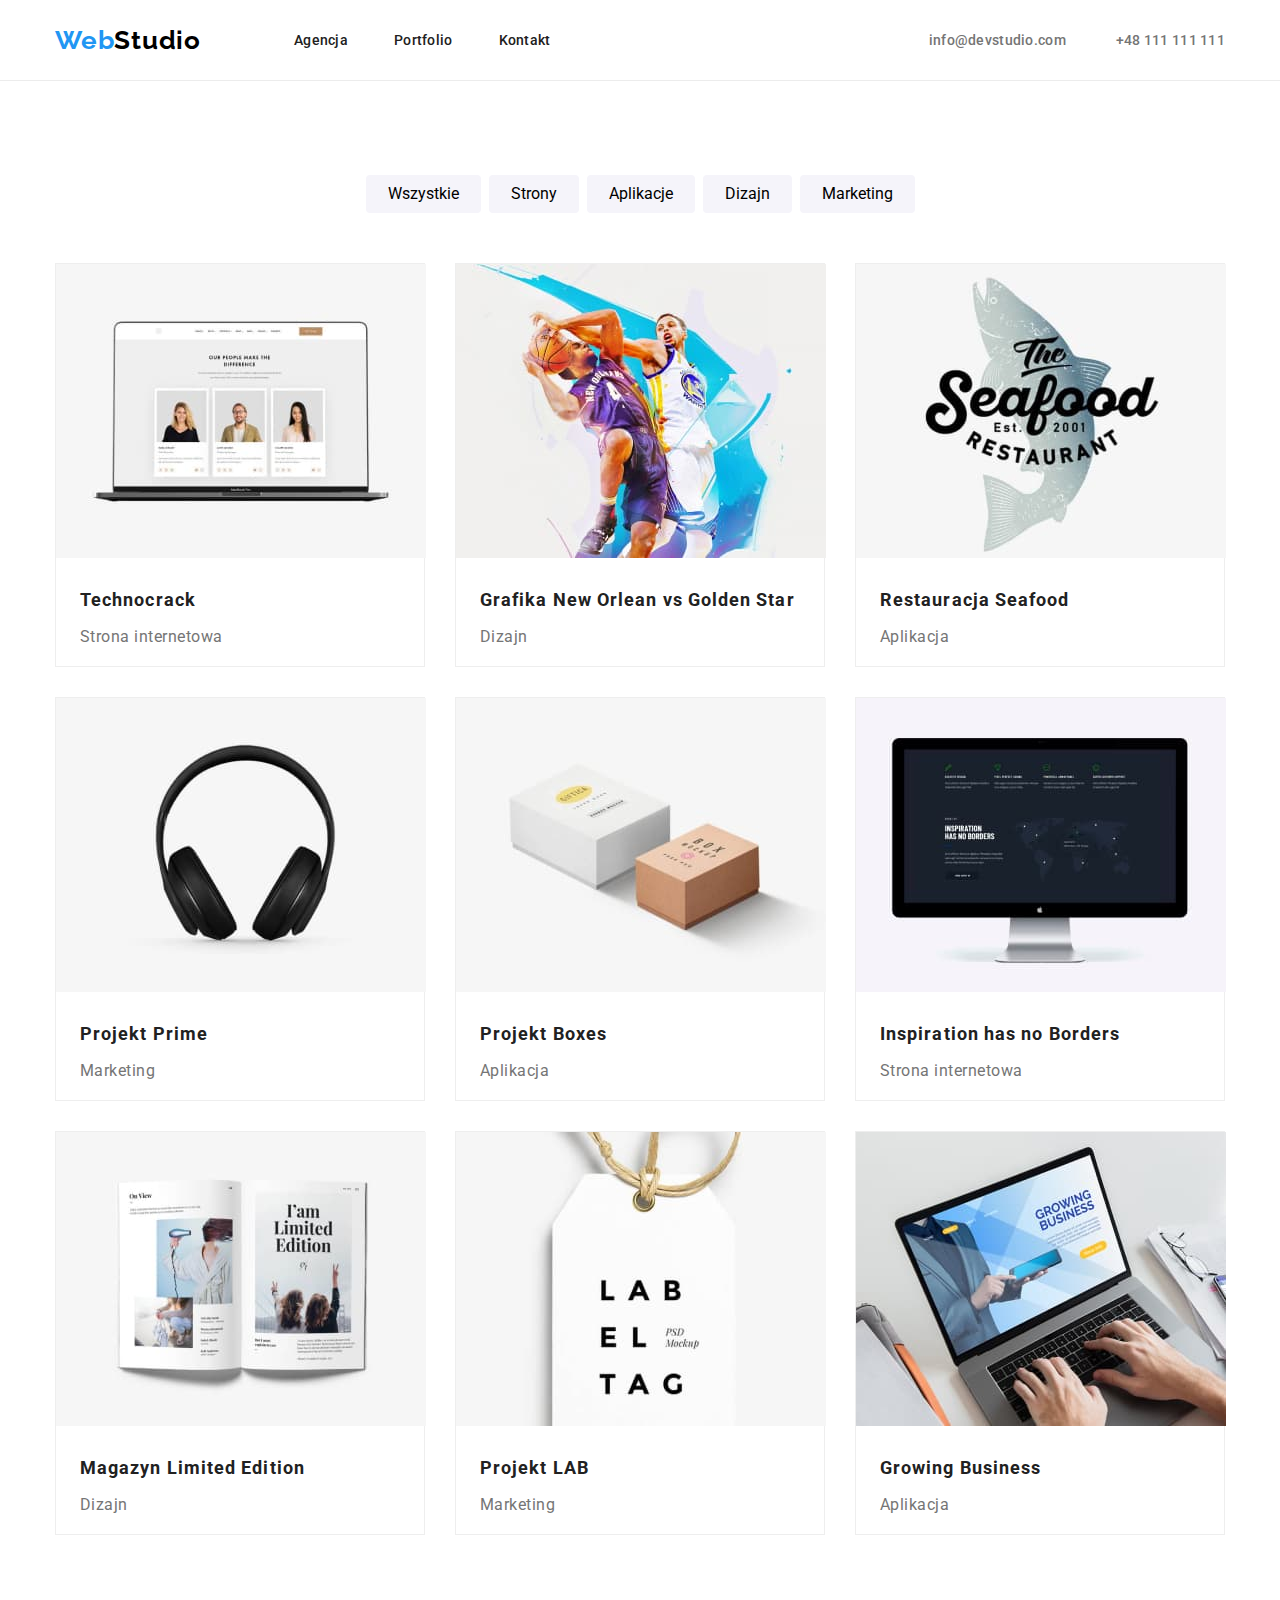
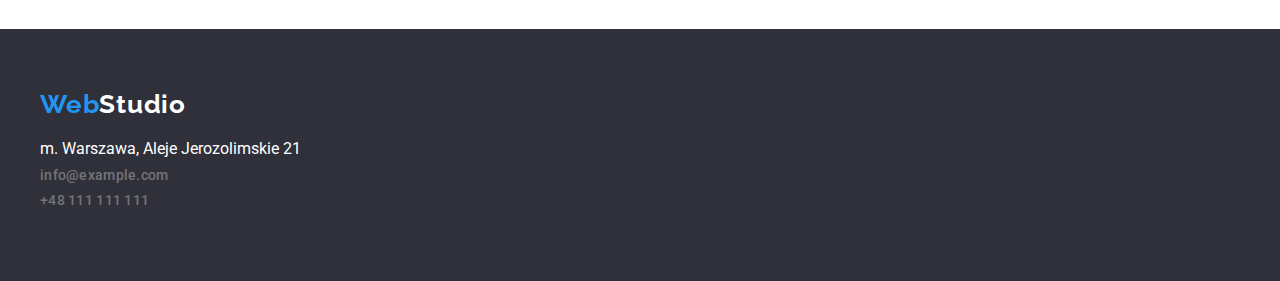
==== portfolio.html @ ccbbe8ab "clone" ====
<!DOCTYPE html>
<html lang="en">
  <head>
    <link rel="preconnect" href="https://fonts.googleapis.com" />
    <link rel="preconnect" href="https://fonts.gstatic.com" crossorigin />
    <link
      href="https://fonts.googleapis.com/css2?family=Raleway:wght@700&family=Roboto:wght@400;500;700;900&display=swap"
      rel="stylesheet"
    />
    <link
    rel="stylesheet"
    href="https://cdnjs.cloudflare.com/ajax/libs/modern-normalize/1.0.0/modern-normalize.min.css"
  />
    <link rel="stylesheet" href="./css/styles.css" />
    <meta charset="UTF-8" />
    <meta http-equiv="X-UA-Compatible" content="IE=edge" />
    <meta name="viewport" content="width=device-width, initial-scale=1.0" />
    <title>Portfolio</title>
  </head>
  <body>
    <div class="container">
      <header class="header-box">
        <a class="logo" href="./index.html">Web<span style="color: #000000">Studio</span></a>
        <nav class="nav">
          <ul class="nav-list">
            <li><a class="nav-link" href="#">Agencja</a></li>
            <li><a class="nav-link" href="./portfolio.html">Portfolio</a></li>
            <li><a class="nav-link" href="#">Kontakt</a></li>
          </ul>
          <ul class="addres-list">
            <li><a class="addres-link" href="mailto:info@devstudio.com">info@devstudio.com</a></li>
            <li><a class="addres-link" href="tel:48111111111">+48 111 111 111</a></li>
          </ul>
        </nav>
      </header>
      </div>
      <div class="line"></div>
      <main>
    <div class="container">
      <ul class="button-list">
        <li><button type="button">Wszystkie</button></li>
        <li><button type="button">Strony</button></li>
        <li><button type="button">Aplikacje</button></li>
        <li><button type="button">Dizajn</button></li>
        <li><button type="button">Marketing</button></li>
      </ul>
    </div>
      <section class="project">
        <div class="container">
        <ul class="project-list">
          <li>
            <figure class="project-figure">
              <img class="img-project" src="./images/portfolio/website.jpg" alt="website" />
              <figcaption>
                <h3 class="project-figure-header">Technocrack</h3>
                <span class="project-description">Strona internetowa</span>
              </figcaption>
            </figure>
          </li>
          <li>
            <figure class="project-figure">
              <img
                class="img-project"
                src="./images/portfolio/basketball-players.jpg"
                alt="basketball players"
              />
              <figcaption>
                <h3 class="project-figure-header">Grafika New Orlean vs Golden Star</h3>
                <span class="project-description">Dizajn</span>
              </figcaption>
            </figure>
          </li>
          <li>
            <figure class="project-figure">
              <img
                class="img-project"
                src="./images/portfolio/seafood-restaurant.jpg"
                alt="seafood restaurant"
              />
              <figcaption>
                <h3 class="project-figure-header">Restauracja Seafood</h3>
                <span class="project-description">Aplikacja</span>
              </figcaption>
            </figure>
          </li>
          <li>
            <figure class="project-figure">
              <img class="img-project" src="./images/portfolio/headphones.jpg" alt="headphones" />
              <figcaption>
                <h3 class="project-figure-header">Projekt Prime</h3>
                <span class="project-description">Marketing</span>
              </figcaption>
            </figure>
          </li>
          <li>
            <figure class="project-figure">
              <img class="img-project" src="./images/portfolio/project-box.jpg" alt="project_box" />
              <figcaption>
                <h3 class="project-figure-header">Projekt Boxes</h3>
                <span class="project-description">Aplikacja</span>
              </figcaption>
            </figure>
          </li>
          <li>
            <figure class="project-figure">
              <img class="img-project" src="./images/portfolio/monitor.jpg" alt="monitor" />
              <figcaption>
                <h3 class="project-figure-header">Inspiration has no Borders</h3>
                <span class="project-description">Strona internetowa</span>
              </figcaption>
            </figure>
          </li>
          <li>
            <figure class="project-figure">
              <img class="img-project" src="./images/portfolio/magazine.jpg" alt="magazine" />
              <figcaption>
                <h3 class="project-figure-header">Magazyn Limited Edition</h3>
                <span class="project-description">Dizajn</span>
              </figcaption>
            </figure>
          </li>
          <li>
            <figure class="project-figure">
              <img class="img-project" src="./images/portfolio/tag.jpg" alt="tag" />
              <figcaption>
                <h3 class="project-figure-header">Projekt LAB</h3>
                <span class="project-description">Marketing</span>
              </figcaption>
            </figure>
          </li>
          <li>
            <figure class="project-figure">
              <img class="img-project" src="./images/portfolio/laptop.jpg" alt="laptop" />
              <figcaption>
                <h3 class="project-figure-header">Growing Business</h3>
                <span class="project-description">Aplikacja</span>
              </figcaption>
            </figure>
          </li>
        </ul>
        </div>
      </section>
      <footer class="footer">
        <div class="footer-container">
        <a class="footer-logo" href="./index.html">Web<span style="color: #ffffff">Studio</span></a>
        <address class="address">
          <div class="addres-street">m. Warszawa, Aleje Jerozolimskie 21</div>
          <a class="addres-link" href="#">info@example.com</a>
          <a class="addres-link" href="#">+48 111 111 111</a>
        </address>
      </div>
      </footer>
    </main>
  </body>
</html>
---- css/styles.css ----
:root {
    --color-purple:  #2196F3;
    --color-black: #212121;
    --color-red: #a52a2a;
    --color-gray: #757575;
    --color-white: #FFFFFF;
}

* {
    font-style: normal;
    text-decoration: none;
    margin: 0;
    padding: 0;
    list-style: none;
}

body {
    font-family: "roboto", sans-serif;
}

.container {
    width: 1200px;
    margin: 0 auto;
}

.container-list {
    width: 1200px;
    display: flex;
    flex-direction: row;
    align-items: center;
    justify-content: center;
}

.header-box {
    display: flex;
    align-items: center;
    gap: 93px;
    height: 80px;
}

.line {
    border-bottom: #ECECEC 1px solid;
}

.logo {
    padding-inline-start: 15px;
    font-family: "raleway";
    color: var(--color-purple);
    font-weight: 700;
    font-size: 1.625rem;
    line-height: 1.192;
    letter-spacing: 0.03em;
}

.nav-list, .addres-link {
    font-weight: 500;
    font-size: 0.875rem; 
    line-height: 1.1428;
    letter-spacing: 0.02em;
}

.nav {
    display: flex;
    justify-content: space-between;
    align-items: center;
    flex-grow: 1;
}

.nav-list {
    display: flex;
    justify-content: space-between;
    gap: 46px;
}

.nav-link {
    display: flex;
    color: var(--color-black);
}

.nav-link:hover {
    color: var(--color-purple);
}

.nav-link:active {
    color: var(--color-red);
}

.addres-list {
    margin-right: 15px;
    display: flex;
    flex-direction: row;
    gap: 50px;
}

.addres-link {
    color: var(--color-gray);
}

.addres-link:hover {
    color: var(--color-purple);
}

.addres-link:active {
    color: var(--color-red);
}

.hero {
    height: 600px;
    background-color: #2F303A;
}

.hero-container {
    height: 600px;
    width: 1200px;
    display: flex;
    flex-direction: column;
    flex-wrap: nowrap;
    justify-content: center;  
    align-items: center; 
    gap: 30px;
    margin: 0 auto;
}

.hero-header {
    margin-left: 252px;
    margin-right: 252px;
    font-weight: 900;
    font-size: 2.75rem;
    line-height: 1.363;
    letter-spacing: 0.06em;
    text-transform: uppercase;
    text-align: center;
    color: var(--color-white);
}

.hero-button {
    font-weight: 700;
    font-size: 1rem;
    line-height: 1.875;
    text-align: center;
    letter-spacing: 0.06em;
    border: none;
    color: var(--color-white);
    background: var(--color-purple);
    box-shadow: 0px 4px 4px #00000026;
    border-radius: 4px;
    width: 200px;
    height: 50px;
    cursor: pointer;
}

.article-list{
    display: flex;
    width: 1200px;
    justify-content: space-between ;
    align-items: center;
    gap: 30px;
    margin-top: 94px;
}

.article-header {
    font-size: 0.875rem; 
    line-height: 1.1428;
    letter-spacing: 0.03em;
    font-weight: 700;
}

.article-text {
    width: 270px;
    height: 75px;
    letter-spacing: 0.03em;
    color:var(--color-gray) ;
    font-size: 0.875rem; 
    line-height: 1.5rem;
    letter-spacing: 0.03em;
}

.services {
    margin-top: 94px;
}

.services-header {
    font-weight: 700;
    font-size: 2.25rem;
    line-height: 1.166;
    text-align: center;
    letter-spacing: 0.03em;
    color: var(--color-black);
}

.services-container {
    width: 1200px;
    display: flex;
    flex-direction: column;
    justify-content: space-between ;
    align-items: center;
    gap: 50px;
    margin: 0 auto;
}

.services-list {
    display: flex;
    align-items: center;
    gap: 30px;
}

.team {
    background: #F5F4FA;
    height: 648px;
    margin-top: 94px;
}

.team-container {
    margin-top: 94px;
    width: 1200px;
    display: flex;
    flex-direction: column;
    align-items: center;
    gap: 50px;
    margin: 0 auto;
}

.team-header {
    font-weight: 700;
    font-size: 2.25rem;
    line-height: 1.166;
    text-align: center;
    letter-spacing: 0.03em;
    color: var(--color-black);
}

.team-list {
    display: flex;
    align-items: center;
    gap: 30px;
}

.team-figure-header {
    font-weight: 500;
    font-size: 1rem;
    line-height: 1.187;
    text-align: center;
    letter-spacing: 0.03em;
    color: 212121;
    margin-top: 30px;
    margin-bottom: 10px;
}

.team-description {
    font-size: 1rem;
    line-height: 1.187rem;
    text-align: center;
    letter-spacing: 0.03em;
    color: var(--color-gray);
    margin-top: 0px;
    margin-bottom: 30px;
}

.team-figure {
    width: 270px;
    height: 368px;
    background: var(--color-white);
    box-shadow: 0px 1px 3px #0000001f, 0px 1px 1px #00000024, 0px 2px 1px #00000033;
    border-radius: 0px 0px 4px 4px
}

.img-services, .img-project {
    width: 370px;
    height: 294px;
}

.img-team {
    width: 270px;
    height: 260px;
}

.button-list {
    display: flex;
    flex-direction: row;
    align-items: center;
    justify-content: center;
    gap: 8px;
    margin-top: 94px;
    margin-bottom: 50px;
}

button[type="button"] {
    padding: 6px 22px 6px 22px;
    height: 38px;
    background: #F5F4FA;
    border-radius: 4px;
    border: none;   
}

button[type="button"]:hover {
    background-color: var(--color-purple);
    color: var(--color-white);
    cursor: pointer;
}

button[type="button"]:focus {
    background-color: var(--color-purple);
    color: var(--color-white);
}

.project {
    margin-bottom: 94px;
}

.project-list {
    display: flex;
    flex-wrap: wrap;
    align-items: center;
    justify-content: center;
    gap: 30px;
}

.project-figure {
    width: 370px;
    height: 404px;
    background: var(--color-white);
    border: 1px solid #EEEEEE;
}

.project-figure-header {
    padding-left: 24px;
    font-weight: 700;
    font-size: 1.125rem;
    line-height: 2;
    letter-spacing: 0.06em;
    color: #212121;
    margin-top: 20px;
    margin-bottom: 4px;
}

.project-description {
    padding-left: 24px;
    font-size: 1rem;
    line-height: 1.875;
    letter-spacing: 0.03em;
    color: var(--color-gray);
    margin-top: 0px;
    padding-bottom: 20px;
}

.footer {
    background-color:#2F303A ;
}

.footer-container {
    width: 1200px;
    height: 252px;
    display: flex;
    flex-direction: column;
    align-items: flex-start;
    gap: 20px;
    margin: 0 auto;
}

.footer-logo {
    margin-top: 60px;
    font-family: "raleway";
    color: var(--color-purple);
    font-weight: 700;
    font-size: 1.625rem;
    line-height: 1.192;
    letter-spacing: 0.03em;
}

.address {
    display: flex;
    flex-direction: column;
    gap: 9px;
}

.addres-street {
    font-style: normal;
    color: var(--color-white);
}
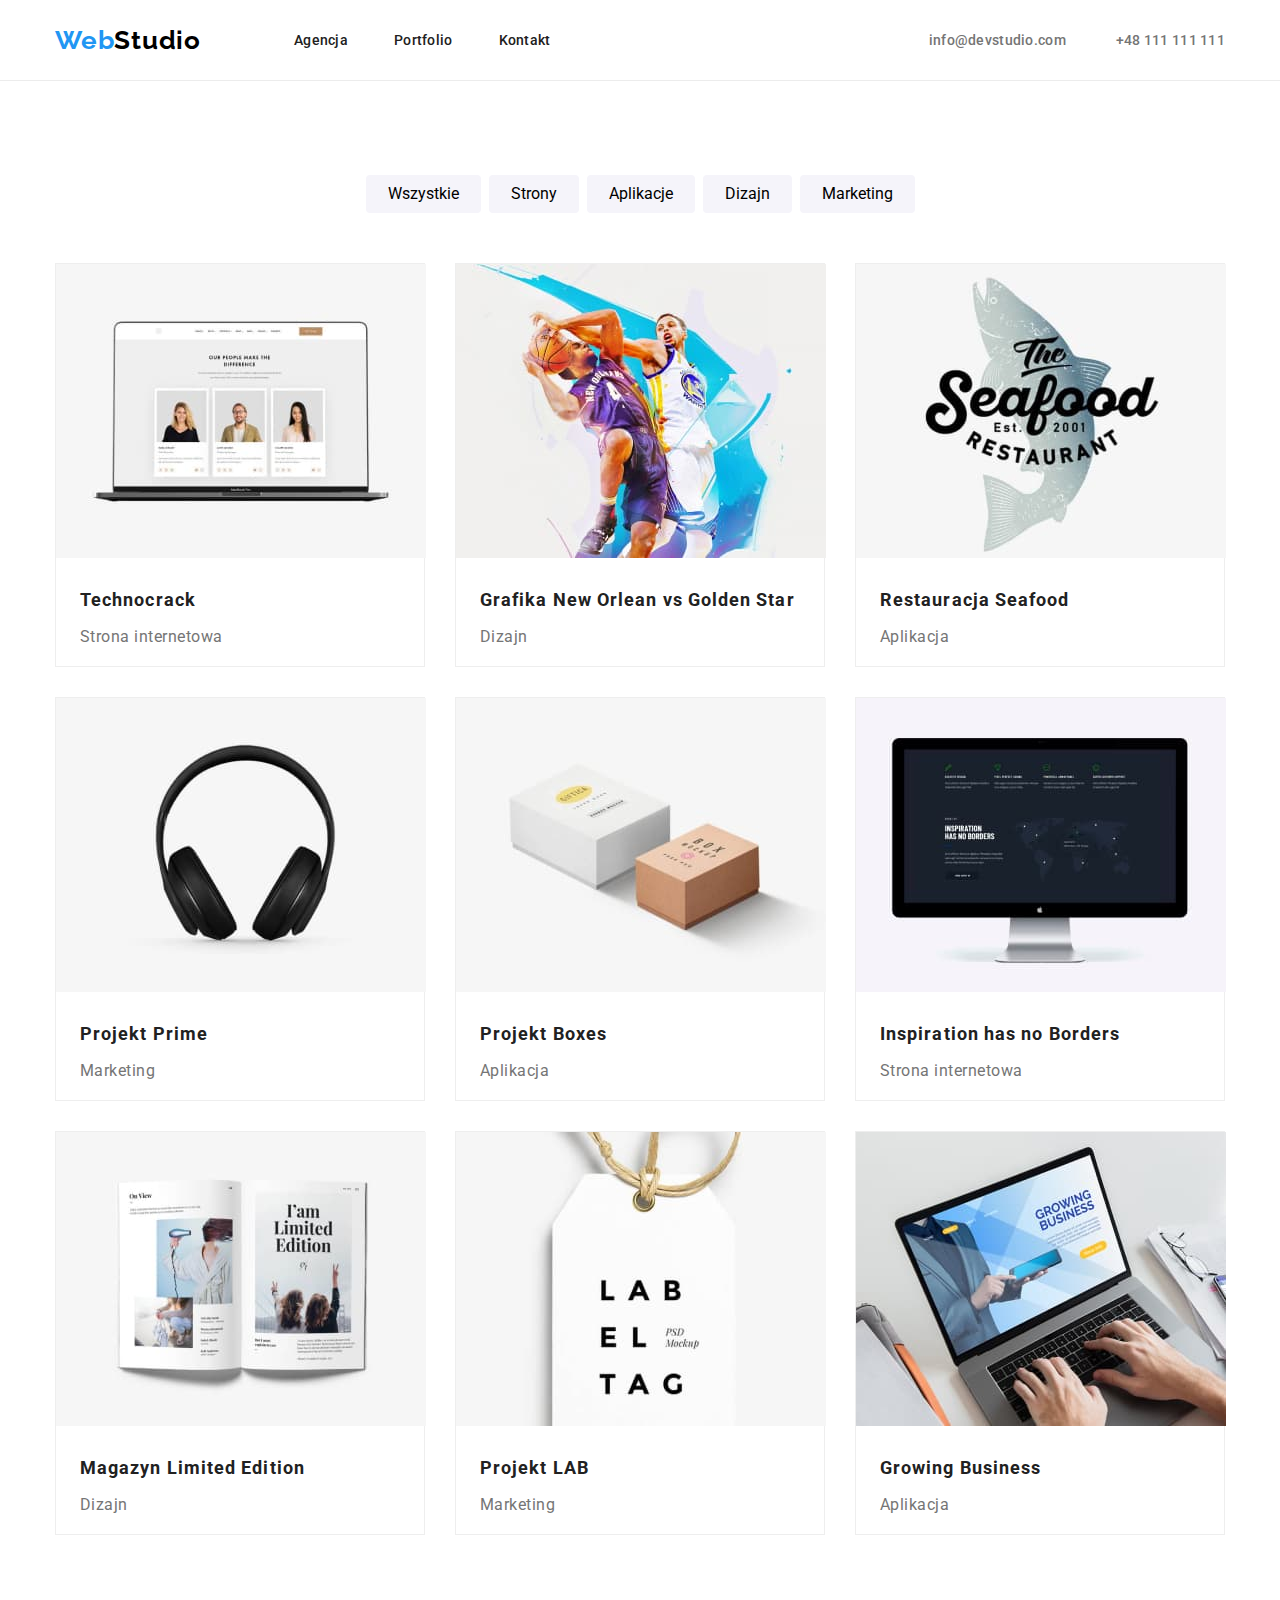
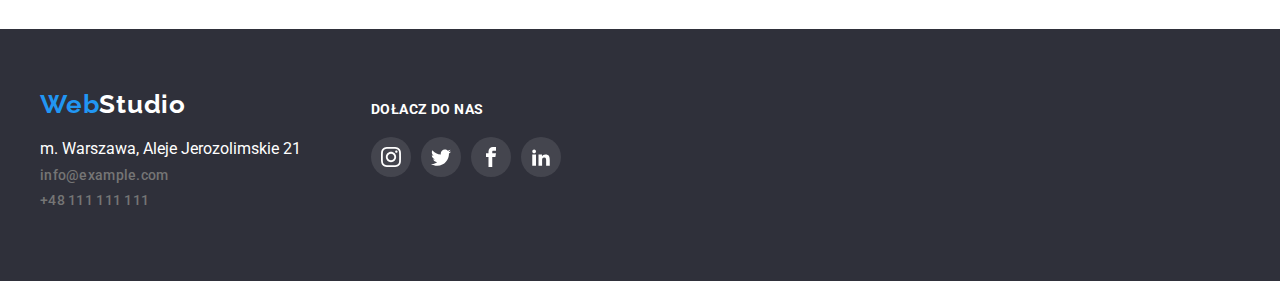
==== commit 86cce341: "homework4" ====
--- a/portfolio.html
+++ b/portfolio.html
@@ -141,14 +141,42 @@
         </div>
       </section>
       <footer class="footer">
+        <div class="footer-container-out">
         <div class="footer-container">
-        <a class="footer-logo" href="./index.html">Web<span style="color: #ffffff">Studio</span></a>
-        <address class="address">
-          <div class="addres-street">m. Warszawa, Aleje Jerozolimskie 21</div>
-          <a class="addres-link" href="#">info@example.com</a>
-          <a class="addres-link" href="#">+48 111 111 111</a>
-        </address>
-      </div>
+          <a class="footer-logo" href="./index.html">Web<span style="color: #ffffff">Studio</span></a>
+          <address class="address">
+            <div class="addres-street">m. Warszawa, Aleje Jerozolimskie 21</div>
+            <a class="addres-link" href="#">info@example.com</a>
+            <a class="addres-link" href="#">+48 111 111 111</a>
+          </address>
+  
+        </div>
+        <div class="join">DOŁACZ DO NAS
+        <div class="footer-icon-container">
+          <div class="footer-back-icon">
+           <svg class="footer-icon">
+            <use href="./images/icons.svg#icon-instagram"></use>
+          </svg>
+        </div>
+        <div class="footer-back-icon">
+          <svg class="footer-icon">
+            <use href="./images/icons.svg#icon-twitter"></use>
+          </svg>
+        </div>
+        <div class="footer-back-icon">
+          <svg class="footer-icon">
+            <use href="./images/icons.svg#icon-facebook"></use>
+  
+          </svg>
+        </div>
+          <div class="footer-back-icon">
+            <svg class="footer-icon">
+            <use href="./images/icons.svg#icon-linkedin"></use>
+          </svg>
+          </div>
+        </div>
+        </div>
+     </div>
       </footer>
     </main>
   </body>
--- a/css/styles.css
+++ b/css/styles.css
@@ -4,6 +4,11 @@
     --color-red: #a52a2a;
     --color-gray: #757575;
     --color-white: #FFFFFF;
+    --color-iconteam: #AFB1B8;
+    --color-iconfooter: #FFFFFF;
+    --color-iconclient: #AFB1B8;
+
+
 }
 
 * {
@@ -107,6 +112,9 @@
 .hero {
     height: 600px;
     background-color: #2F303A;
+    background-image: url("/goit-markup-hw-04/images/background-hero.jpg");
+    background-repeat: no-repeat;
+    background-position: 50% 50%;
 }
 
 .hero-container {
@@ -158,11 +166,27 @@
     margin-top: 94px;
 }
 
+.article-back-icon {
+    background-color: #F5F4FA;
+    height:120px;
+    width: 270px;
+    display: flex;
+    justify-content: center;
+    align-items: center;
+    margin-bottom: 30px;
+}
+
+.article-icon {
+    width: 70px;
+    height: 70px;
+}
+
 .article-header {
     font-size: 0.875rem; 
     line-height: 1.1428;
     letter-spacing: 0.03em;
     font-weight: 700;
+    margin-bottom: 10px;
 }
 
 .article-text {
@@ -206,12 +230,12 @@
 
 .team {
     background: #F5F4FA;
-    height: 648px;
+    height: 708px;
     margin-top: 94px;
 }
 
 .team-container {
-    margin-top: 94px;
+    padding-top: 94px;
     width: 1200px;
     display: flex;
     flex-direction: column;
@@ -233,6 +257,7 @@
     display: flex;
     align-items: center;
     gap: 30px;
+    fill: var(--color-iconteam);
 }
 
 .team-figure-header {
@@ -253,15 +278,41 @@
     letter-spacing: 0.03em;
     color: var(--color-gray);
     margin-top: 0px;
-    margin-bottom: 30px;
+    margin-bottom: 16px;
 }
 
 .team-figure {
     width: 270px;
-    height: 368px;
+    height: 428px;
     background: var(--color-white);
     box-shadow: 0px 1px 3px #0000001f, 0px 1px 1px #00000024, 0px 2px 1px #00000033;
     border-radius: 0px 0px 4px 4px
+}
+
+.team-icon-container {
+    display: flex;
+    justify-content: center;
+    align-items: center;
+    gap: 10px;
+}
+
+.team-back-icon {
+    display: flex;
+    width: 40px;
+    height: 40px;
+    border-radius: 50%;
+    justify-content: center;
+    align-items: center;
+}
+
+.team-icon {
+    width: 20px;
+    height: 20px;
+}
+
+.team-back-icon:hover {
+    background-color: var(--color-purple);
+    fill: var(--color-white);
 }
 
 .img-services, .img-project {
@@ -322,6 +373,10 @@
     border: 1px solid #EEEEEE;
 }
 
+.project-figure:hover {
+    box-shadow: 0px 1px 1px rgba(0, 0, 0, 0.12), 0px 4px 4px rgba(0, 0, 0, 0.06), 1px 4px 6px rgba(0, 0, 0, 0.16);
+}
+
 .project-figure-header {
     padding-left: 24px;
     font-weight: 700;
@@ -343,18 +398,80 @@
     padding-bottom: 20px;
 }
 
+.client-container {
+    padding-top: 94px;
+    padding-bottom: 94px;
+    width: 1200px;
+    display: flex;
+    flex-direction: column;
+    align-items: center;
+    gap: 50px;
+    margin: 0 auto;
+}
+
+.client-header {
+    font-weight: 700;
+    font-size: 2.25rem;
+    line-height: 1.166;
+    text-align: center;
+    letter-spacing: 0.03em;
+    color: var(--color-black);
+}
+
+.client-list {
+    display: flex;
+    align-items: center;
+    gap: 30px;
+    fill: var(--color-iconclient);
+
+}
+
+.rectangle{
+    width:170px ;
+    height: 92px;
+    border: #AFB1B8 solid 1px;
+    border-radius: 4px;
+    display: flex;
+    align-items: center;
+    justify-content: center;
+}
+
+.rectangle:hover {
+    border-color: var(--color-purple);
+    fill: var(--color-purple);
+}
+
 .footer {
     background-color:#2F303A ;
+
+}
+
+.footer-container-out {
+    display: flex;
+    width: 1200px;
+    margin: 0 auto;
+    flex-direction: row;
+    justify-content: flex-start;
+    gap: 70px;
 }
 
 .footer-container {
-    width: 1200px;
     height: 252px;
     display: flex;
     flex-direction: column;
     align-items: flex-start;
     gap: 20px;
-    margin: 0 auto;
+
+}
+
+.join {
+    font-size: 14px;
+    line-height: 16px;
+    letter-spacing: 0.03em;
+    font-weight: 700;
+    margin-top: 72px;
+    color: var(--color-white);
+    
 }
 
 .footer-logo {
@@ -367,6 +484,34 @@
     letter-spacing: 0.03em;
 }
 
+.footer-icon-container {
+    display: flex;
+    justify-content: center;
+    align-items: center;
+    gap: 10px;
+}
+
+.footer-back-icon {
+    margin-top: 20px;
+    display: flex;
+    width: 40px;
+    height: 40px;
+    border-radius: 50%;
+    justify-content: center;
+    align-items: center;
+    background-color:#FFFFFF1A;
+}
+
+.footer-back-icon:hover {
+    background-color:var(--color-purple);
+}
+
+.footer-icon {
+    width: 20px;
+    height: 20px;
+    fill: var(--color-iconfooter);
+}
+
 .address {
     display: flex;
     flex-direction: column;
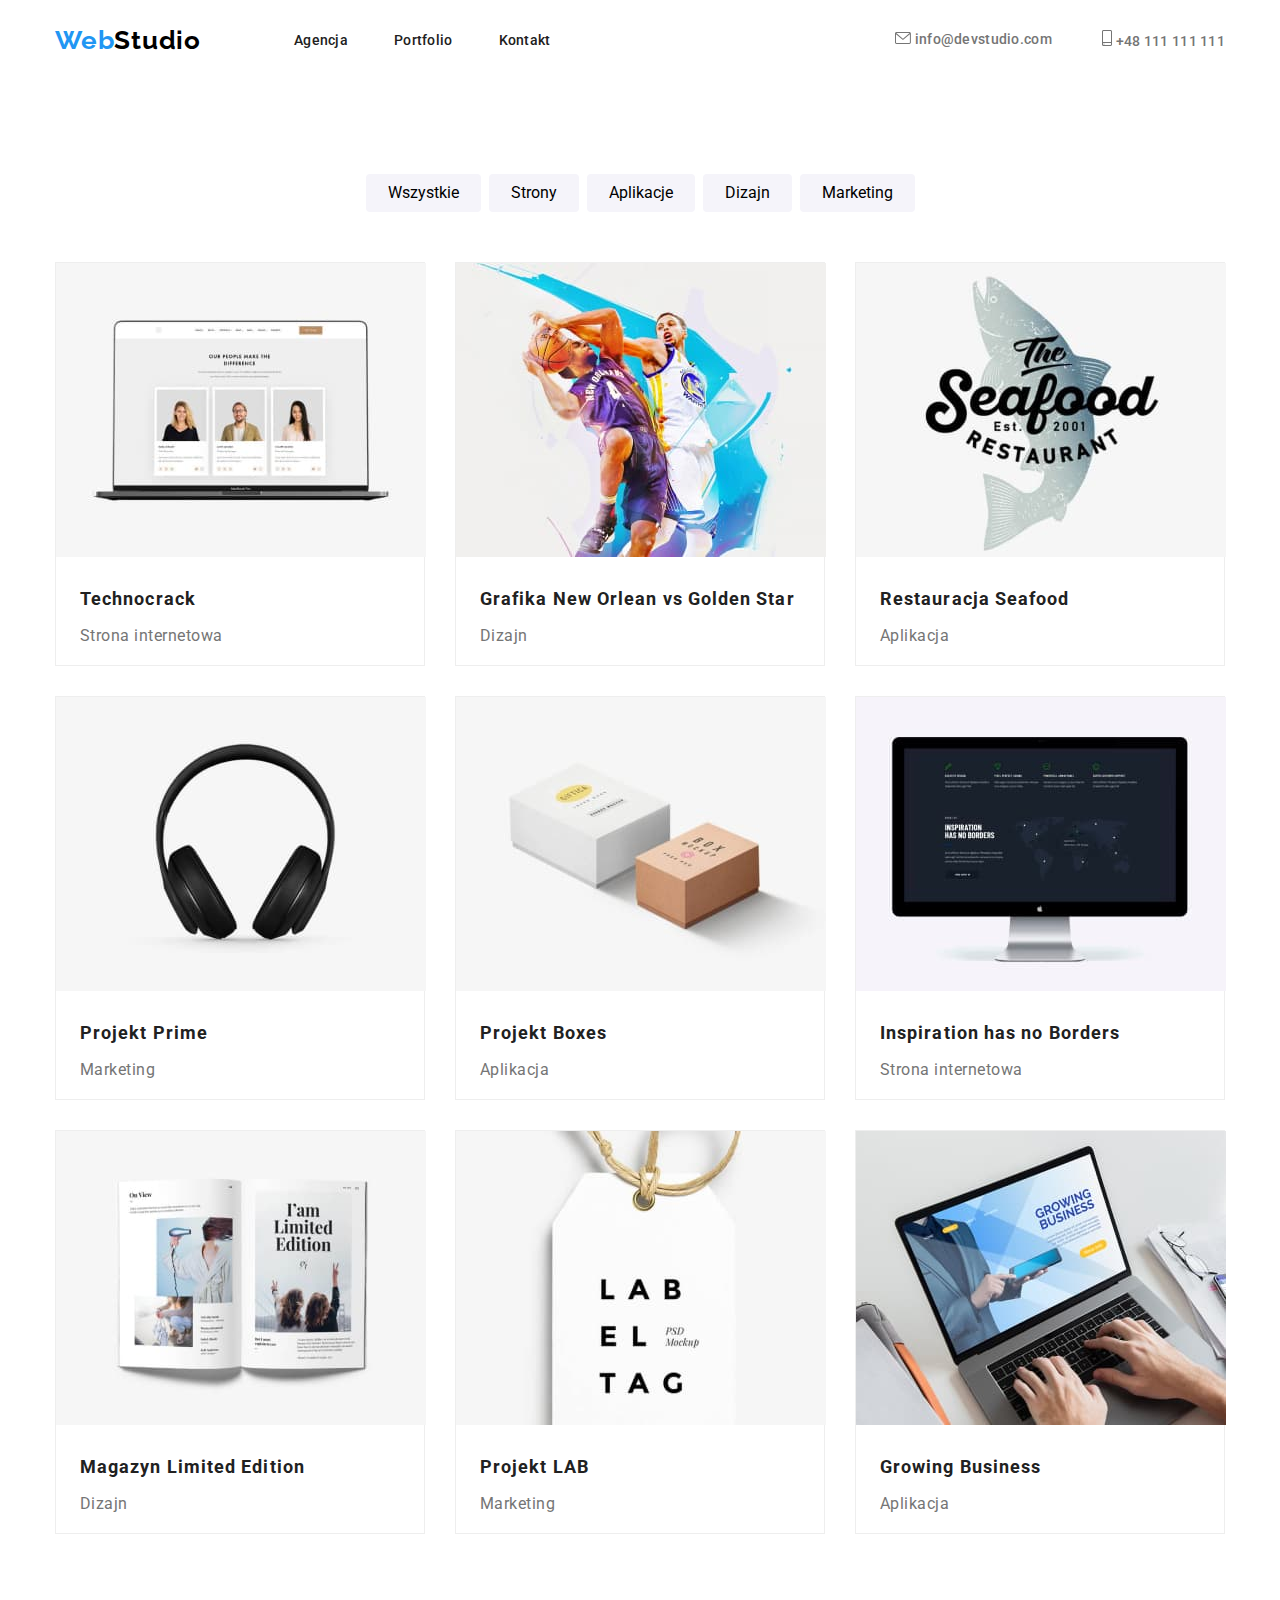
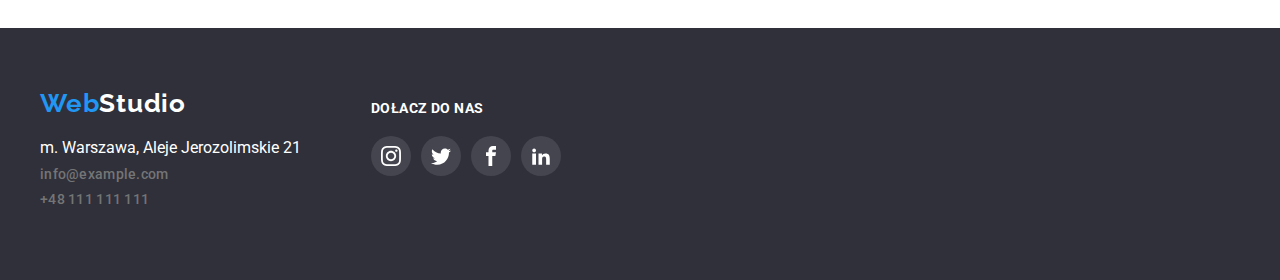
==== commit 87d02e85: "icon" ====
--- a/portfolio.html
+++ b/portfolio.html
@@ -8,9 +8,9 @@
       rel="stylesheet"
     />
     <link
-    rel="stylesheet"
-    href="https://cdnjs.cloudflare.com/ajax/libs/modern-normalize/1.0.0/modern-normalize.min.css"
-  />
+      rel="stylesheet"
+      href="https://cdnjs.cloudflare.com/ajax/libs/modern-normalize/1.0.0/modern-normalize.min.css"
+    />
     <link rel="stylesheet" href="./css/styles.css" />
     <meta charset="UTF-8" />
     <meta http-equiv="X-UA-Compatible" content="IE=edge" />
@@ -28,155 +28,169 @@
             <li><a class="nav-link" href="#">Kontakt</a></li>
           </ul>
           <ul class="addres-list">
-            <li><a class="addres-link" href="mailto:info@devstudio.com">info@devstudio.com</a></li>
-            <li><a class="addres-link" href="tel:48111111111">+48 111 111 111</a></li>
+            <li>
+              <svg width="16" height="12">
+                <use href="./images/icons.svg#icon-envelope"></use>
+              </svg>
+              <a class="addres-link" href="mailto:info@devstudio.com">info@devstudio.com</a>
+            </li>
+            <li>
+              <svg width="10" height="16">
+                <use href="./images/icons.svg#icon-smartphone"></use>
+              </svg>
+              <a class="addres-link" href="tel:48111111111">+48 111 111 111</a>
+            </li>
           </ul>
         </nav>
       </header>
+    </div>
+    <main>
+      <div class="container">
+        <ul class="button-list">
+          <li><button type="button">Wszystkie</button></li>
+          <li><button type="button">Strony</button></li>
+          <li><button type="button">Aplikacje</button></li>
+          <li><button type="button">Dizajn</button></li>
+          <li><button type="button">Marketing</button></li>
+        </ul>
       </div>
-      <div class="line"></div>
-      <main>
-    <div class="container">
-      <ul class="button-list">
-        <li><button type="button">Wszystkie</button></li>
-        <li><button type="button">Strony</button></li>
-        <li><button type="button">Aplikacje</button></li>
-        <li><button type="button">Dizajn</button></li>
-        <li><button type="button">Marketing</button></li>
-      </ul>
-    </div>
       <section class="project">
         <div class="container">
-        <ul class="project-list">
-          <li>
-            <figure class="project-figure">
-              <img class="img-project" src="./images/portfolio/website.jpg" alt="website" />
-              <figcaption>
-                <h3 class="project-figure-header">Technocrack</h3>
-                <span class="project-description">Strona internetowa</span>
-              </figcaption>
-            </figure>
-          </li>
-          <li>
-            <figure class="project-figure">
-              <img
-                class="img-project"
-                src="./images/portfolio/basketball-players.jpg"
-                alt="basketball players"
-              />
-              <figcaption>
-                <h3 class="project-figure-header">Grafika New Orlean vs Golden Star</h3>
-                <span class="project-description">Dizajn</span>
-              </figcaption>
-            </figure>
-          </li>
-          <li>
-            <figure class="project-figure">
-              <img
-                class="img-project"
-                src="./images/portfolio/seafood-restaurant.jpg"
-                alt="seafood restaurant"
-              />
-              <figcaption>
-                <h3 class="project-figure-header">Restauracja Seafood</h3>
-                <span class="project-description">Aplikacja</span>
-              </figcaption>
-            </figure>
-          </li>
-          <li>
-            <figure class="project-figure">
-              <img class="img-project" src="./images/portfolio/headphones.jpg" alt="headphones" />
-              <figcaption>
-                <h3 class="project-figure-header">Projekt Prime</h3>
-                <span class="project-description">Marketing</span>
-              </figcaption>
-            </figure>
-          </li>
-          <li>
-            <figure class="project-figure">
-              <img class="img-project" src="./images/portfolio/project-box.jpg" alt="project_box" />
-              <figcaption>
-                <h3 class="project-figure-header">Projekt Boxes</h3>
-                <span class="project-description">Aplikacja</span>
-              </figcaption>
-            </figure>
-          </li>
-          <li>
-            <figure class="project-figure">
-              <img class="img-project" src="./images/portfolio/monitor.jpg" alt="monitor" />
-              <figcaption>
-                <h3 class="project-figure-header">Inspiration has no Borders</h3>
-                <span class="project-description">Strona internetowa</span>
-              </figcaption>
-            </figure>
-          </li>
-          <li>
-            <figure class="project-figure">
-              <img class="img-project" src="./images/portfolio/magazine.jpg" alt="magazine" />
-              <figcaption>
-                <h3 class="project-figure-header">Magazyn Limited Edition</h3>
-                <span class="project-description">Dizajn</span>
-              </figcaption>
-            </figure>
-          </li>
-          <li>
-            <figure class="project-figure">
-              <img class="img-project" src="./images/portfolio/tag.jpg" alt="tag" />
-              <figcaption>
-                <h3 class="project-figure-header">Projekt LAB</h3>
-                <span class="project-description">Marketing</span>
-              </figcaption>
-            </figure>
-          </li>
-          <li>
-            <figure class="project-figure">
-              <img class="img-project" src="./images/portfolio/laptop.jpg" alt="laptop" />
-              <figcaption>
-                <h3 class="project-figure-header">Growing Business</h3>
-                <span class="project-description">Aplikacja</span>
-              </figcaption>
-            </figure>
-          </li>
-        </ul>
+          <ul class="project-list">
+            <li>
+              <figure class="project-figure">
+                <img class="img-project" src="./images/portfolio/website.jpg" alt="website" />
+                <figcaption>
+                  <h3 class="project-figure-header">Technocrack</h3>
+                  <span class="project-description">Strona internetowa</span>
+                </figcaption>
+              </figure>
+            </li>
+            <li>
+              <figure class="project-figure">
+                <img
+                  class="img-project"
+                  src="./images/portfolio/basketball-players.jpg"
+                  alt="basketball players"
+                />
+                <figcaption>
+                  <h3 class="project-figure-header">Grafika New Orlean vs Golden Star</h3>
+                  <span class="project-description">Dizajn</span>
+                </figcaption>
+              </figure>
+            </li>
+            <li>
+              <figure class="project-figure">
+                <img
+                  class="img-project"
+                  src="./images/portfolio/seafood-restaurant.jpg"
+                  alt="seafood restaurant"
+                />
+                <figcaption>
+                  <h3 class="project-figure-header">Restauracja Seafood</h3>
+                  <span class="project-description">Aplikacja</span>
+                </figcaption>
+              </figure>
+            </li>
+            <li>
+              <figure class="project-figure">
+                <img class="img-project" src="./images/portfolio/headphones.jpg" alt="headphones" />
+                <figcaption>
+                  <h3 class="project-figure-header">Projekt Prime</h3>
+                  <span class="project-description">Marketing</span>
+                </figcaption>
+              </figure>
+            </li>
+            <li>
+              <figure class="project-figure">
+                <img
+                  class="img-project"
+                  src="./images/portfolio/project-box.jpg"
+                  alt="project_box"
+                />
+                <figcaption>
+                  <h3 class="project-figure-header">Projekt Boxes</h3>
+                  <span class="project-description">Aplikacja</span>
+                </figcaption>
+              </figure>
+            </li>
+            <li>
+              <figure class="project-figure">
+                <img class="img-project" src="./images/portfolio/monitor.jpg" alt="monitor" />
+                <figcaption>
+                  <h3 class="project-figure-header">Inspiration has no Borders</h3>
+                  <span class="project-description">Strona internetowa</span>
+                </figcaption>
+              </figure>
+            </li>
+            <li>
+              <figure class="project-figure">
+                <img class="img-project" src="./images/portfolio/magazine.jpg" alt="magazine" />
+                <figcaption>
+                  <h3 class="project-figure-header">Magazyn Limited Edition</h3>
+                  <span class="project-description">Dizajn</span>
+                </figcaption>
+              </figure>
+            </li>
+            <li>
+              <figure class="project-figure">
+                <img class="img-project" src="./images/portfolio/tag.jpg" alt="tag" />
+                <figcaption>
+                  <h3 class="project-figure-header">Projekt LAB</h3>
+                  <span class="project-description">Marketing</span>
+                </figcaption>
+              </figure>
+            </li>
+            <li>
+              <figure class="project-figure">
+                <img class="img-project" src="./images/portfolio/laptop.jpg" alt="laptop" />
+                <figcaption>
+                  <h3 class="project-figure-header">Growing Business</h3>
+                  <span class="project-description">Aplikacja</span>
+                </figcaption>
+              </figure>
+            </li>
+          </ul>
         </div>
       </section>
       <footer class="footer">
         <div class="footer-container-out">
-        <div class="footer-container">
-          <a class="footer-logo" href="./index.html">Web<span style="color: #ffffff">Studio</span></a>
-          <address class="address">
-            <div class="addres-street">m. Warszawa, Aleje Jerozolimskie 21</div>
-            <a class="addres-link" href="#">info@example.com</a>
-            <a class="addres-link" href="#">+48 111 111 111</a>
-          </address>
-  
-        </div>
-        <div class="join">DOŁACZ DO NAS
-        <div class="footer-icon-container">
-          <div class="footer-back-icon">
-           <svg class="footer-icon">
-            <use href="./images/icons.svg#icon-instagram"></use>
-          </svg>
-        </div>
-        <div class="footer-back-icon">
-          <svg class="footer-icon">
-            <use href="./images/icons.svg#icon-twitter"></use>
-          </svg>
-        </div>
-        <div class="footer-back-icon">
-          <svg class="footer-icon">
-            <use href="./images/icons.svg#icon-facebook"></use>
-  
-          </svg>
-        </div>
-          <div class="footer-back-icon">
-            <svg class="footer-icon">
-            <use href="./images/icons.svg#icon-linkedin"></use>
-          </svg>
+          <div class="footer-container">
+            <a class="footer-logo" href="./index.html"
+              >Web<span style="color: #ffffff">Studio</span></a
+            >
+            <address class="address">
+              <div class="addres-street">m. Warszawa, Aleje Jerozolimskie 21</div>
+              <a class="addres-link" href="#">info@example.com</a>
+              <a class="addres-link" href="#">+48 111 111 111</a>
+            </address>
+          </div>
+          <div class="join">
+            DOŁACZ DO NAS
+            <div class="footer-icon-container">
+              <div class="footer-back-icon">
+                <svg class="footer-icon">
+                  <use href="./images/icons.svg#icon-instagram"></use>
+                </svg>
+              </div>
+              <div class="footer-back-icon">
+                <svg class="footer-icon">
+                  <use href="./images/icons.svg#icon-twitter"></use>
+                </svg>
+              </div>
+              <div class="footer-back-icon">
+                <svg class="footer-icon">
+                  <use href="./images/icons.svg#icon-facebook"></use>
+                </svg>
+              </div>
+              <div class="footer-back-icon">
+                <svg class="footer-icon">
+                  <use href="./images/icons.svg#icon-linkedin"></use>
+                </svg>
+              </div>
+            </div>
           </div>
         </div>
-        </div>
-     </div>
       </footer>
     </main>
   </body>
--- a/css/styles.css
+++ b/css/styles.css
@@ -1,524 +1,526 @@
 :root {
-    --color-purple:  #2196F3;
-    --color-black: #212121;
-    --color-red: #a52a2a;
-    --color-gray: #757575;
-    --color-white: #FFFFFF;
-    --color-iconteam: #AFB1B8;
-    --color-iconfooter: #FFFFFF;
-    --color-iconclient: #AFB1B8;
-
-
+  --color-purple: #2196f3;
+  --color-black: #212121;
+  --color-red: #a52a2a;
+  --color-gray: #757575;
+  --color-white: #ffffff;
+  --color-iconteam: #afb1b8;
+  --color-iconfooter: #ffffff;
+  --color-iconclient: #afb1b8;
 }
 
 * {
-    font-style: normal;
-    text-decoration: none;
-    margin: 0;
-    padding: 0;
-    list-style: none;
+  font-style: normal;
+  text-decoration: none;
+  margin: 0;
+  padding: 0;
+  list-style: none;
 }
 
 body {
-    font-family: "roboto", sans-serif;
+  font-family: "roboto", sans-serif;
 }
 
 .container {
-    width: 1200px;
-    margin: 0 auto;
+  width: 1200px;
+  margin: 0 auto;
 }
 
 .container-list {
-    width: 1200px;
-    display: flex;
-    flex-direction: row;
-    align-items: center;
-    justify-content: center;
+  width: 1200px;
+  display: flex;
+  flex-direction: row;
+  align-items: center;
+  justify-content: center;
 }
 
 .header-box {
-    display: flex;
-    align-items: center;
-    gap: 93px;
-    height: 80px;
+  display: flex;
+  align-items: center;
+  gap: 93px;
+  height: 80px;
 }
 
 .line {
-    border-bottom: #ECECEC 1px solid;
+  border-bottom: #ececec 1px solid;
 }
 
 .logo {
-    padding-inline-start: 15px;
-    font-family: "raleway";
-    color: var(--color-purple);
-    font-weight: 700;
-    font-size: 1.625rem;
-    line-height: 1.192;
-    letter-spacing: 0.03em;
-}
-
-.nav-list, .addres-link {
-    font-weight: 500;
-    font-size: 0.875rem; 
-    line-height: 1.1428;
-    letter-spacing: 0.02em;
+  padding-inline-start: 15px;
+  font-family: "raleway";
+  color: var(--color-purple);
+  font-weight: 700;
+  font-size: 1.625rem;
+  line-height: 1.192;
+  letter-spacing: 0.03em;
+}
+
+.nav-list,
+.addres-link {
+  font-weight: 500;
+  font-size: 0.875rem;
+  line-height: 1.1428;
+  letter-spacing: 0.02em;
 }
 
 .nav {
-    display: flex;
-    justify-content: space-between;
-    align-items: center;
-    flex-grow: 1;
+  display: flex;
+  justify-content: space-between;
+  align-items: center;
+  flex-grow: 1;
 }
 
 .nav-list {
-    display: flex;
-    justify-content: space-between;
-    gap: 46px;
+  display: flex;
+  justify-content: space-between;
+  gap: 46px;
 }
 
 .nav-link {
-    display: flex;
-    color: var(--color-black);
+  display: flex;
+  color: var(--color-black);
 }
 
 .nav-link:hover {
-    color: var(--color-purple);
+  color: var(--color-purple);
 }
 
 .nav-link:active {
-    color: var(--color-red);
+  color: var(--color-red);
 }
 
 .addres-list {
-    margin-right: 15px;
-    display: flex;
-    flex-direction: row;
-    gap: 50px;
+  margin-right: 15px;
+  display: flex;
+  flex-direction: row;
+  gap: 50px;
 }
 
 .addres-link {
-    color: var(--color-gray);
+  color: var(--color-gray);
 }
 
 .addres-link:hover {
-    color: var(--color-purple);
+  color: var(--color-purple);
 }
 
 .addres-link:active {
-    color: var(--color-red);
+  color: var(--color-red);
 }
 
 .hero {
-    height: 600px;
-    background-color: #2F303A;
-    background-image: url("/goit-markup-hw-04/images/background-hero.jpg");
-    background-repeat: no-repeat;
-    background-position: 50% 50%;
+  height: 600px;
+  background-color: #2f303a;
+  background-image: url("/goit-markup-hw-04/images/background-hero.jpg");
+  background-repeat: no-repeat;
+  background-position: 50% 50%;
 }
 
 .hero-container {
-    height: 600px;
-    width: 1200px;
-    display: flex;
-    flex-direction: column;
-    flex-wrap: nowrap;
-    justify-content: center;  
-    align-items: center; 
-    gap: 30px;
-    margin: 0 auto;
+  height: 600px;
+  width: 1200px;
+  display: flex;
+  flex-direction: column;
+  flex-wrap: nowrap;
+  justify-content: center;
+  align-items: center;
+  gap: 30px;
+  margin: 0 auto;
 }
 
 .hero-header {
-    margin-left: 252px;
-    margin-right: 252px;
-    font-weight: 900;
-    font-size: 2.75rem;
-    line-height: 1.363;
-    letter-spacing: 0.06em;
-    text-transform: uppercase;
-    text-align: center;
-    color: var(--color-white);
+  margin-left: 252px;
+  margin-right: 252px;
+  font-weight: 900;
+  font-size: 2.75rem;
+  line-height: 1.363;
+  letter-spacing: 0.06em;
+  text-transform: uppercase;
+  text-align: center;
+  color: var(--color-white);
 }
 
 .hero-button {
-    font-weight: 700;
-    font-size: 1rem;
-    line-height: 1.875;
-    text-align: center;
-    letter-spacing: 0.06em;
-    border: none;
-    color: var(--color-white);
-    background: var(--color-purple);
-    box-shadow: 0px 4px 4px #00000026;
-    border-radius: 4px;
-    width: 200px;
-    height: 50px;
-    cursor: pointer;
-}
-
-.article-list{
-    display: flex;
-    width: 1200px;
-    justify-content: space-between ;
-    align-items: center;
-    gap: 30px;
-    margin-top: 94px;
+  font-weight: 700;
+  font-size: 1rem;
+  line-height: 1.875;
+  text-align: center;
+  letter-spacing: 0.06em;
+  border: none;
+  color: var(--color-white);
+  background: var(--color-purple);
+  box-shadow: 0px 4px 4px #00000026;
+  border-radius: 4px;
+  width: 200px;
+  height: 50px;
+  cursor: pointer;
+}
+
+.article-list {
+  display: flex;
+  width: 1200px;
+  justify-content: space-between;
+  align-items: center;
+  gap: 30px;
+  margin-top: 94px;
 }
 
 .article-back-icon {
-    background-color: #F5F4FA;
-    height:120px;
-    width: 270px;
-    display: flex;
-    justify-content: center;
-    align-items: center;
-    margin-bottom: 30px;
+  background-color: #f5f4fa;
+  height: 120px;
+  width: 270px;
+  display: flex;
+  justify-content: center;
+  align-items: center;
+  margin-bottom: 30px;
 }
 
 .article-icon {
-    width: 70px;
-    height: 70px;
+  width: 70px;
+  height: 70px;
 }
 
 .article-header {
-    font-size: 0.875rem; 
-    line-height: 1.1428;
-    letter-spacing: 0.03em;
-    font-weight: 700;
-    margin-bottom: 10px;
+  font-size: 0.875rem;
+  line-height: 1.1428;
+  letter-spacing: 0.03em;
+  font-weight: 700;
+  margin-bottom: 10px;
 }
 
 .article-text {
-    width: 270px;
-    height: 75px;
-    letter-spacing: 0.03em;
-    color:var(--color-gray) ;
-    font-size: 0.875rem; 
-    line-height: 1.5rem;
-    letter-spacing: 0.03em;
+  width: 270px;
+  height: 75px;
+  letter-spacing: 0.03em;
+  color: var(--color-gray);
+  font-size: 0.875rem;
+  line-height: 1.5rem;
+  letter-spacing: 0.03em;
 }
 
 .services {
-    margin-top: 94px;
+  margin-top: 94px;
 }
 
 .services-header {
-    font-weight: 700;
-    font-size: 2.25rem;
-    line-height: 1.166;
-    text-align: center;
-    letter-spacing: 0.03em;
-    color: var(--color-black);
+  font-weight: 700;
+  font-size: 2.25rem;
+  line-height: 1.166;
+  text-align: center;
+  letter-spacing: 0.03em;
+  color: var(--color-black);
 }
 
 .services-container {
-    width: 1200px;
-    display: flex;
-    flex-direction: column;
-    justify-content: space-between ;
-    align-items: center;
-    gap: 50px;
-    margin: 0 auto;
+  width: 1200px;
+  display: flex;
+  flex-direction: column;
+  justify-content: space-between;
+  align-items: center;
+  gap: 50px;
+  margin: 0 auto;
 }
 
 .services-list {
-    display: flex;
-    align-items: center;
-    gap: 30px;
+  display: flex;
+  align-items: center;
+  gap: 30px;
 }
 
 .team {
-    background: #F5F4FA;
-    height: 708px;
-    margin-top: 94px;
+  background: #f5f4fa;
+  height: 708px;
+  margin-top: 94px;
 }
 
 .team-container {
-    padding-top: 94px;
-    width: 1200px;
-    display: flex;
-    flex-direction: column;
-    align-items: center;
-    gap: 50px;
-    margin: 0 auto;
+  padding-top: 94px;
+  width: 1200px;
+  display: flex;
+  flex-direction: column;
+  align-items: center;
+  gap: 50px;
+  margin: 0 auto;
 }
 
 .team-header {
-    font-weight: 700;
-    font-size: 2.25rem;
-    line-height: 1.166;
-    text-align: center;
-    letter-spacing: 0.03em;
-    color: var(--color-black);
+  font-weight: 700;
+  font-size: 2.25rem;
+  line-height: 1.166;
+  text-align: center;
+  letter-spacing: 0.03em;
+  color: var(--color-black);
 }
 
 .team-list {
-    display: flex;
-    align-items: center;
-    gap: 30px;
-    fill: var(--color-iconteam);
+  display: flex;
+  align-items: center;
+  gap: 30px;
+  fill: var(--color-iconteam);
 }
 
 .team-figure-header {
-    font-weight: 500;
-    font-size: 1rem;
-    line-height: 1.187;
-    text-align: center;
-    letter-spacing: 0.03em;
-    color: 212121;
-    margin-top: 30px;
-    margin-bottom: 10px;
+  font-weight: 500;
+  font-size: 1rem;
+  line-height: 1.187;
+  text-align: center;
+  letter-spacing: 0.03em;
+  color: 212121;
+  margin-top: 30px;
+  margin-bottom: 10px;
 }
 
 .team-description {
-    font-size: 1rem;
-    line-height: 1.187rem;
-    text-align: center;
-    letter-spacing: 0.03em;
-    color: var(--color-gray);
-    margin-top: 0px;
-    margin-bottom: 16px;
+  font-size: 1rem;
+  line-height: 1.187rem;
+  text-align: center;
+  letter-spacing: 0.03em;
+  color: var(--color-gray);
+  margin-top: 0px;
+  margin-bottom: 16px;
 }
 
 .team-figure {
-    width: 270px;
-    height: 428px;
-    background: var(--color-white);
-    box-shadow: 0px 1px 3px #0000001f, 0px 1px 1px #00000024, 0px 2px 1px #00000033;
-    border-radius: 0px 0px 4px 4px
+  width: 270px;
+  height: 428px;
+  background: var(--color-white);
+  box-shadow: 0px 1px 3px #0000001f, 0px 1px 1px #00000024, 0px 2px 1px #00000033;
+  border-radius: 0px 0px 4px 4px;
 }
 
 .team-icon-container {
-    display: flex;
-    justify-content: center;
-    align-items: center;
-    gap: 10px;
+  display: flex;
+  justify-content: center;
+  align-items: center;
+  gap: 10px;
 }
 
 .team-back-icon {
-    display: flex;
-    width: 40px;
-    height: 40px;
-    border-radius: 50%;
-    justify-content: center;
-    align-items: center;
+  display: flex;
+  width: 40px;
+  height: 40px;
+  border-radius: 50%;
+  justify-content: center;
+  align-items: center;
 }
 
 .team-icon {
-    width: 20px;
-    height: 20px;
+  width: 20px;
+  height: 20px;
 }
 
 .team-back-icon:hover {
-    background-color: var(--color-purple);
-    fill: var(--color-white);
-}
-
-.img-services, .img-project {
-    width: 370px;
-    height: 294px;
+  background-color: var(--color-purple);
+  fill: var(--color-white);
+}
+
+.img-services,
+.img-project {
+  width: 370px;
+  height: 294px;
 }
 
 .img-team {
-    width: 270px;
-    height: 260px;
+  width: 270px;
+  height: 260px;
 }
 
 .button-list {
-    display: flex;
-    flex-direction: row;
-    align-items: center;
-    justify-content: center;
-    gap: 8px;
-    margin-top: 94px;
-    margin-bottom: 50px;
+  display: flex;
+  flex-direction: row;
+  align-items: center;
+  justify-content: center;
+  gap: 8px;
+  margin-top: 94px;
+  margin-bottom: 50px;
 }
 
 button[type="button"] {
-    padding: 6px 22px 6px 22px;
-    height: 38px;
-    background: #F5F4FA;
-    border-radius: 4px;
-    border: none;   
+  padding: 6px 22px 6px 22px;
+  height: 38px;
+  background: #f5f4fa;
+  border-radius: 4px;
+  border: none;
 }
 
 button[type="button"]:hover {
-    background-color: var(--color-purple);
-    color: var(--color-white);
-    cursor: pointer;
+  background-color: var(--color-purple);
+  color: var(--color-white);
+  cursor: pointer;
+  box-shadow: 0px 2px 2px 0px #0000001f;
+
+  box-shadow: 0px 1px 2px 0px #00000014;
+
+  box-shadow: 0px 3px 1px 0px #0000001a;
 }
 
 button[type="button"]:focus {
-    background-color: var(--color-purple);
-    color: var(--color-white);
+  background-color: var(--color-purple);
+  color: var(--color-white);
 }
 
 .project {
-    margin-bottom: 94px;
+  margin-bottom: 94px;
 }
 
 .project-list {
-    display: flex;
-    flex-wrap: wrap;
-    align-items: center;
-    justify-content: center;
-    gap: 30px;
+  display: flex;
+  flex-wrap: wrap;
+  align-items: center;
+  justify-content: center;
+  gap: 30px;
 }
 
 .project-figure {
-    width: 370px;
-    height: 404px;
-    background: var(--color-white);
-    border: 1px solid #EEEEEE;
+  width: 370px;
+  height: 404px;
+  background: var(--color-white);
+  border: 1px solid #eeeeee;
 }
 
 .project-figure:hover {
-    box-shadow: 0px 1px 1px rgba(0, 0, 0, 0.12), 0px 4px 4px rgba(0, 0, 0, 0.06), 1px 4px 6px rgba(0, 0, 0, 0.16);
+  box-shadow: 0px 1px 1px rgba(0, 0, 0, 0.12), 0px 4px 4px rgba(0, 0, 0, 0.06),
+    1px 4px 6px rgba(0, 0, 0, 0.16);
 }
 
 .project-figure-header {
-    padding-left: 24px;
-    font-weight: 700;
-    font-size: 1.125rem;
-    line-height: 2;
-    letter-spacing: 0.06em;
-    color: #212121;
-    margin-top: 20px;
-    margin-bottom: 4px;
+  padding-left: 24px;
+  font-weight: 700;
+  font-size: 1.125rem;
+  line-height: 2;
+  letter-spacing: 0.06em;
+  color: #212121;
+  margin-top: 20px;
+  margin-bottom: 4px;
 }
 
 .project-description {
-    padding-left: 24px;
-    font-size: 1rem;
-    line-height: 1.875;
-    letter-spacing: 0.03em;
-    color: var(--color-gray);
-    margin-top: 0px;
-    padding-bottom: 20px;
+  padding-left: 24px;
+  font-size: 1rem;
+  line-height: 1.875;
+  letter-spacing: 0.03em;
+  color: var(--color-gray);
+  margin-top: 0px;
+  padding-bottom: 20px;
 }
 
 .client-container {
-    padding-top: 94px;
-    padding-bottom: 94px;
-    width: 1200px;
-    display: flex;
-    flex-direction: column;
-    align-items: center;
-    gap: 50px;
-    margin: 0 auto;
+  padding-top: 94px;
+  padding-bottom: 94px;
+  width: 1200px;
+  display: flex;
+  flex-direction: column;
+  align-items: center;
+  gap: 50px;
+  margin: 0 auto;
 }
 
 .client-header {
-    font-weight: 700;
-    font-size: 2.25rem;
-    line-height: 1.166;
-    text-align: center;
-    letter-spacing: 0.03em;
-    color: var(--color-black);
+  font-weight: 700;
+  font-size: 2.25rem;
+  line-height: 1.166;
+  text-align: center;
+  letter-spacing: 0.03em;
+  color: var(--color-black);
 }
 
 .client-list {
-    display: flex;
-    align-items: center;
-    gap: 30px;
-    fill: var(--color-iconclient);
-
-}
-
-.rectangle{
-    width:170px ;
-    height: 92px;
-    border: #AFB1B8 solid 1px;
-    border-radius: 4px;
-    display: flex;
-    align-items: center;
-    justify-content: center;
+  display: flex;
+  align-items: center;
+  gap: 30px;
+  fill: var(--color-iconclient);
+}
+
+.rectangle {
+  width: 170px;
+  height: 92px;
+  border: #afb1b8 solid 1px;
+  border-radius: 4px;
+  display: flex;
+  align-items: center;
+  justify-content: center;
 }
 
 .rectangle:hover {
-    border-color: var(--color-purple);
-    fill: var(--color-purple);
+  border-color: var(--color-purple);
+  fill: var(--color-purple);
 }
 
 .footer {
-    background-color:#2F303A ;
-
+  background-color: #2f303a;
 }
 
 .footer-container-out {
-    display: flex;
-    width: 1200px;
-    margin: 0 auto;
-    flex-direction: row;
-    justify-content: flex-start;
-    gap: 70px;
+  display: flex;
+  width: 1200px;
+  margin: 0 auto;
+  flex-direction: row;
+  justify-content: flex-start;
+  gap: 70px;
 }
 
 .footer-container {
-    height: 252px;
-    display: flex;
-    flex-direction: column;
-    align-items: flex-start;
-    gap: 20px;
-
+  height: 252px;
+  display: flex;
+  flex-direction: column;
+  align-items: flex-start;
+  gap: 20px;
 }
 
 .join {
-    font-size: 14px;
-    line-height: 16px;
-    letter-spacing: 0.03em;
-    font-weight: 700;
-    margin-top: 72px;
-    color: var(--color-white);
-    
+  font-size: 14px;
+  line-height: 16px;
+  letter-spacing: 0.03em;
+  font-weight: 700;
+  margin-top: 72px;
+  color: var(--color-white);
 }
 
 .footer-logo {
-    margin-top: 60px;
-    font-family: "raleway";
-    color: var(--color-purple);
-    font-weight: 700;
-    font-size: 1.625rem;
-    line-height: 1.192;
-    letter-spacing: 0.03em;
+  margin-top: 60px;
+  font-family: "raleway";
+  color: var(--color-purple);
+  font-weight: 700;
+  font-size: 1.625rem;
+  line-height: 1.192;
+  letter-spacing: 0.03em;
 }
 
 .footer-icon-container {
-    display: flex;
-    justify-content: center;
-    align-items: center;
-    gap: 10px;
+  display: flex;
+  justify-content: center;
+  align-items: center;
+  gap: 10px;
 }
 
 .footer-back-icon {
-    margin-top: 20px;
-    display: flex;
-    width: 40px;
-    height: 40px;
-    border-radius: 50%;
-    justify-content: center;
-    align-items: center;
-    background-color:#FFFFFF1A;
+  margin-top: 20px;
+  display: flex;
+  width: 40px;
+  height: 40px;
+  border-radius: 50%;
+  justify-content: center;
+  align-items: center;
+  background-color: #ffffff1a;
 }
 
 .footer-back-icon:hover {
-    background-color:var(--color-purple);
+  background-color: var(--color-purple);
 }
 
 .footer-icon {
-    width: 20px;
-    height: 20px;
-    fill: var(--color-iconfooter);
+  width: 20px;
+  height: 20px;
+  fill: var(--color-iconfooter);
 }
 
 .address {
-    display: flex;
-    flex-direction: column;
-    gap: 9px;
+  display: flex;
+  flex-direction: column;
+  gap: 9px;
 }
 
 .addres-street {
-    font-style: normal;
-    color: var(--color-white);
-}+  font-style: normal;
+  color: var(--color-white);
+}
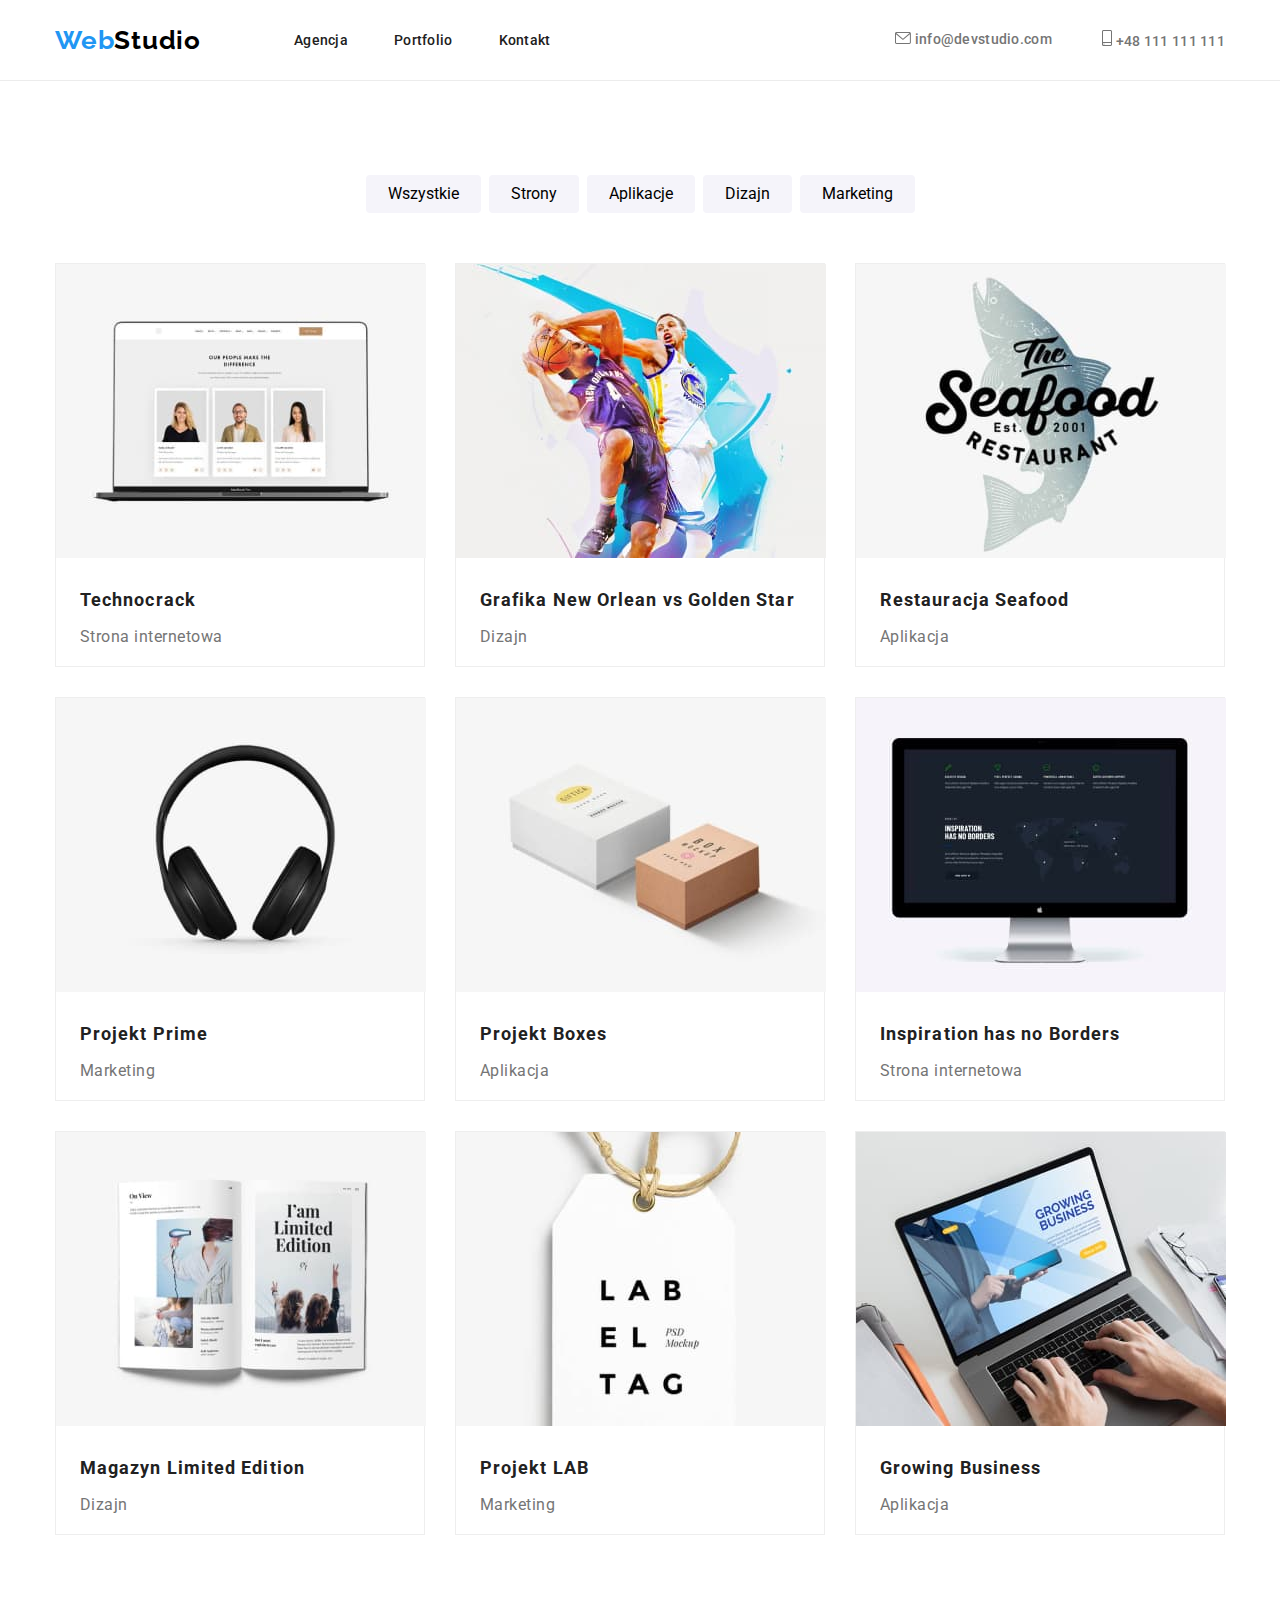
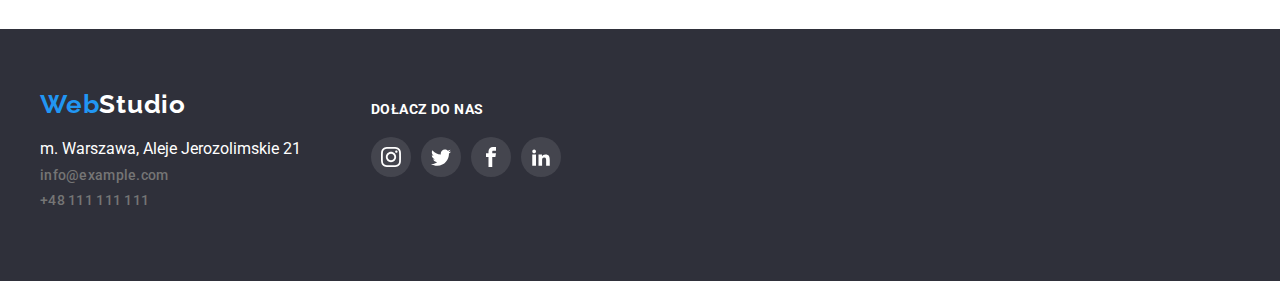
==== commit 9b7de3ab: "line" ====
--- a/portfolio.html
+++ b/portfolio.html
@@ -44,6 +44,7 @@
         </nav>
       </header>
     </div>
+    <div class="line"></div>
     <main>
       <div class="container">
         <ul class="button-list">
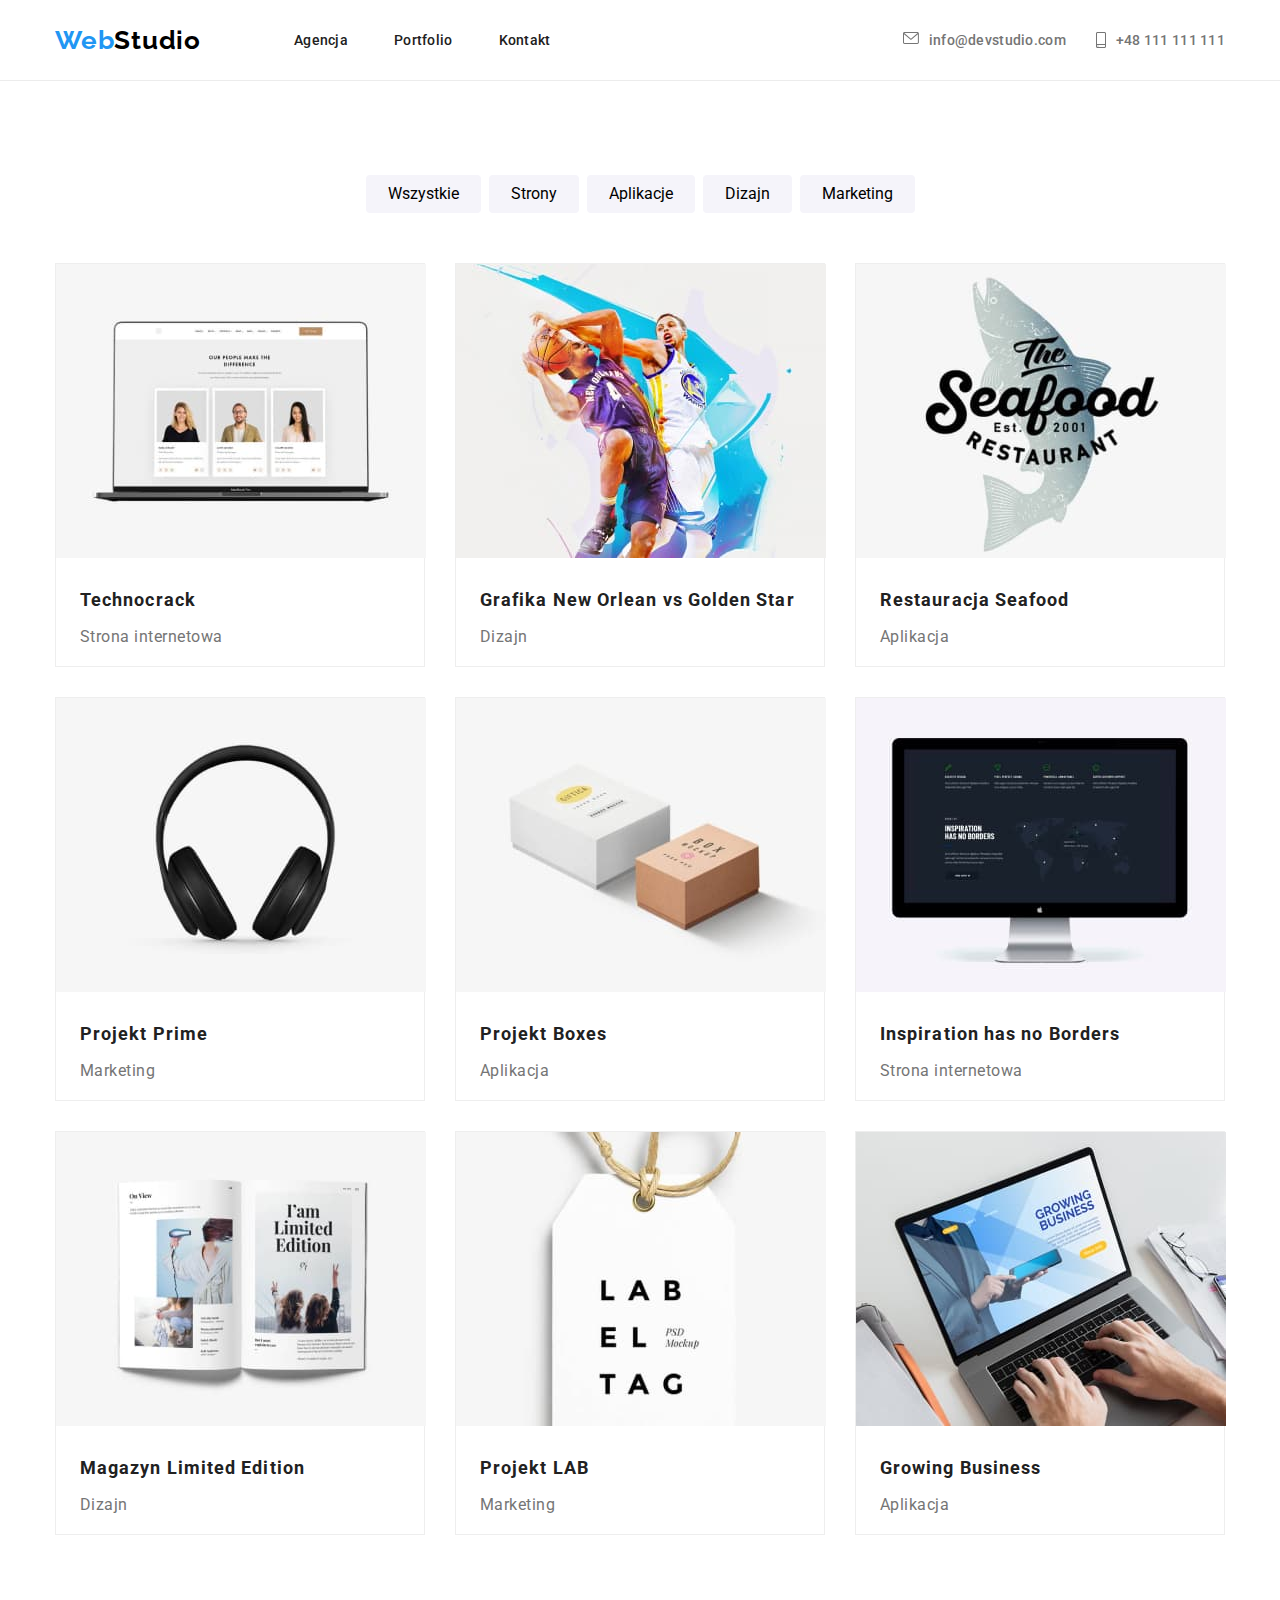
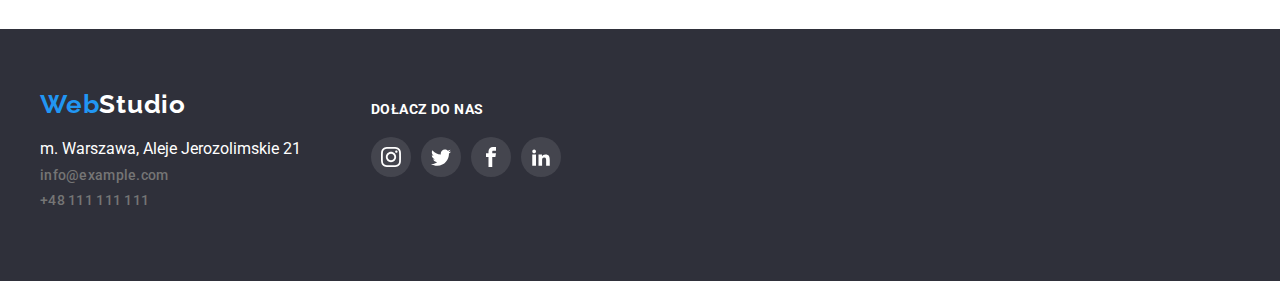
==== commit cc5b78e3: "correction" ====
--- a/portfolio.html
+++ b/portfolio.html
@@ -28,17 +28,19 @@
             <li><a class="nav-link" href="#">Kontakt</a></li>
           </ul>
           <ul class="addres-list">
-            <li>
-              <svg width="16" height="12">
-                <use href="./images/icons.svg#icon-envelope"></use>
-              </svg>
-              <a class="addres-link" href="mailto:info@devstudio.com">info@devstudio.com</a>
-            </li>
-            <li>
-              <svg width="10" height="16">
-                <use href="./images/icons.svg#icon-smartphone"></use>
-              </svg>
-              <a class="addres-link" href="tel:48111111111">+48 111 111 111</a>
+            <li class="addres">
+              <a class="addres-link" href="mailto:info@devstudio.com">
+                <svg width="16" height="12">
+                  <use href="./images/icons.svg#icon-envelope"></use></svg
+                >info@devstudio.com</a
+              >
+            </li>
+            <li class="addres">
+              <a class="addres-link" href="tel:48111111111">
+                <svg width="10" height="16">
+                  <use href="./images/icons.svg#icon-smartphone"></use></svg
+                >+48 111 111 111</a
+              >
             </li>
           </ul>
         </nav>
@@ -168,28 +170,36 @@
           </div>
           <div class="join">
             DOŁACZ DO NAS
-            <div class="footer-icon-container">
-              <div class="footer-back-icon">
+            <ul class="footer-icon-container">
+              <a href="#">
+              <li class="footer-back-icon">
                 <svg class="footer-icon">
                   <use href="./images/icons.svg#icon-instagram"></use>
                 </svg>
-              </div>
-              <div class="footer-back-icon">
+              </li>
+              </a>
+              <a href="#">
+              <li class="footer-back-icon">
                 <svg class="footer-icon">
                   <use href="./images/icons.svg#icon-twitter"></use>
                 </svg>
-              </div>
-              <div class="footer-back-icon">
+              </li>
+              </a>
+              <a href="#">
+              <li class="footer-back-icon">
                 <svg class="footer-icon">
                   <use href="./images/icons.svg#icon-facebook"></use>
                 </svg>
-              </div>
-              <div class="footer-back-icon">
+              </li>
+              </a>
+              <a href="#">
+              <li class="footer-back-icon">
                 <svg class="footer-icon">
                   <use href="./images/icons.svg#icon-linkedin"></use>
                 </svg>
-              </div>
-            </div>
+              </li>
+              </a>
+            </ul>
           </div>
         </div>
       </footer>
--- a/css/styles.css
+++ b/css/styles.css
@@ -93,15 +93,22 @@
   margin-right: 15px;
   display: flex;
   flex-direction: row;
-  gap: 50px;
+  gap: 30px;
+  fill: var(--color-gray);
 }
 
 .addres-link {
+  display: flex;
+  gap: 10px;
   color: var(--color-gray);
 }
 
+.addres:hover {
+  fill: var(--color-purple);
+}
+
 .addres-link:hover {
-  color: var(--color-purple);
+    color: var(--color-purple);
 }
 
 .addres-link:active {
@@ -110,7 +117,6 @@
 
 .hero {
   height: 600px;
-  background-color: #2f303a;
   background-image: url("/goit-markup-hw-04/images/background-hero.jpg");
   background-repeat: no-repeat;
   background-position: 50% 50%;
@@ -310,6 +316,7 @@
 }
 
 .team-back-icon:hover {
+  cursor: pointer;
   background-color: var(--color-purple);
   fill: var(--color-white);
 }
@@ -348,9 +355,7 @@
   color: var(--color-white);
   cursor: pointer;
   box-shadow: 0px 2px 2px 0px #0000001f;
-
   box-shadow: 0px 1px 2px 0px #00000014;
-
   box-shadow: 0px 3px 1px 0px #0000001a;
 }
 
@@ -505,6 +510,7 @@
 }
 
 .footer-back-icon:hover {
+  cursor: pointer;
   background-color: var(--color-purple);
 }
 
